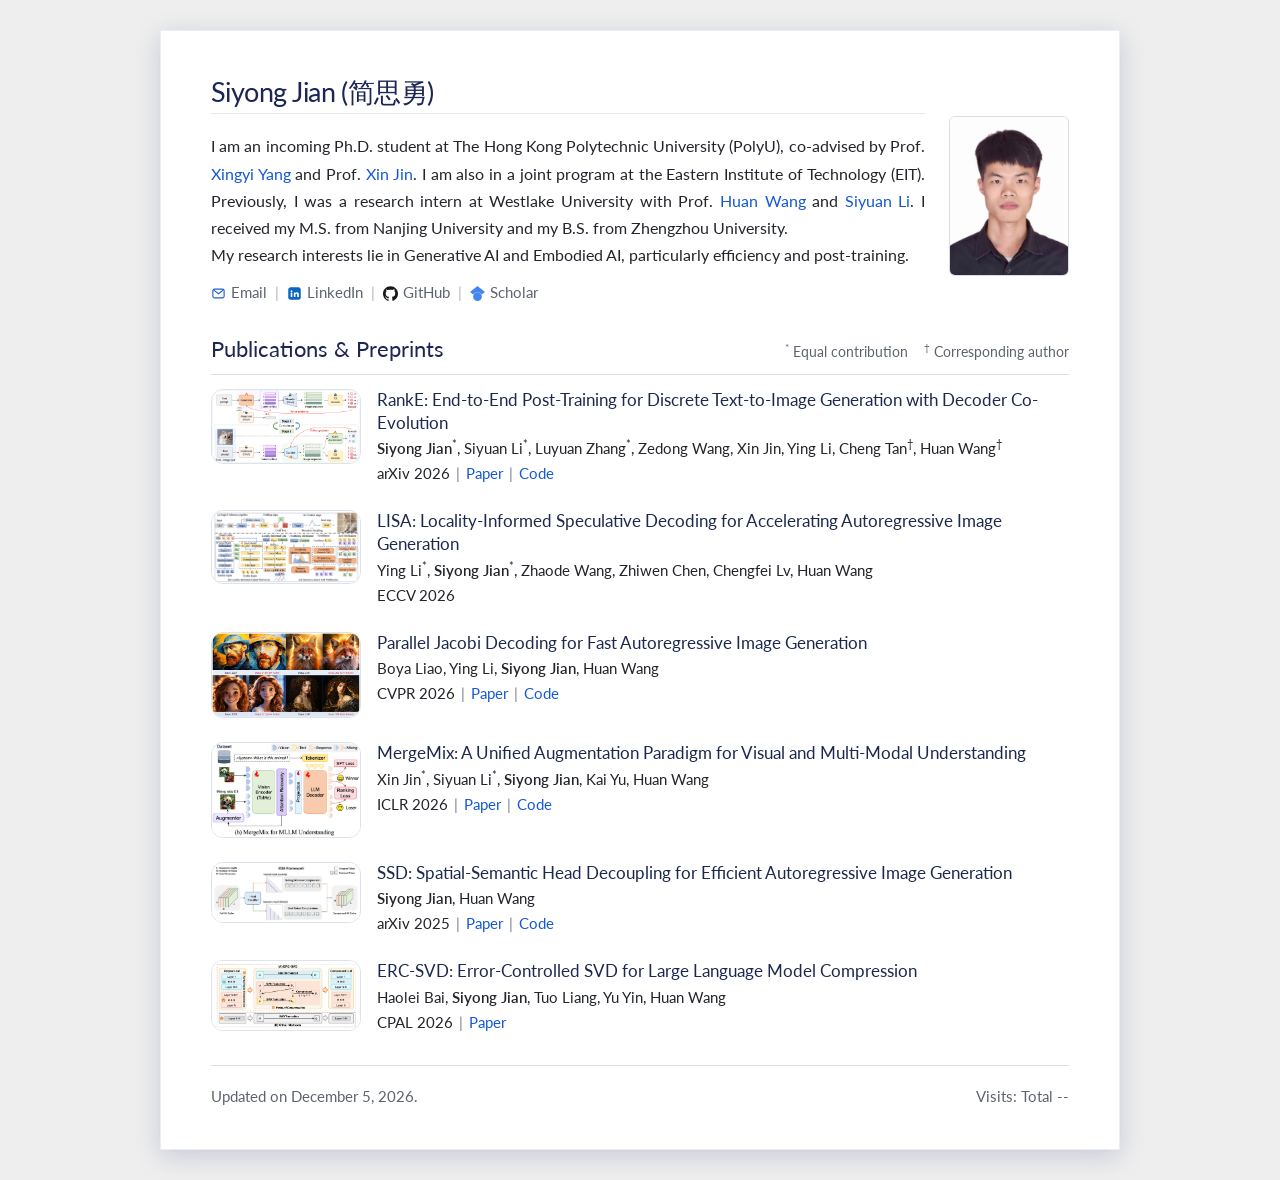
==== index.html @ 14ee93f7 "Fix spacing before EIT abbreviation" ====
<!DOCTYPE html>
<html lang="en">
<head>
  <script async src="https://www.googletagmanager.com/gtag/js?id=UA-7580334-1"></script>
  <script>
    window.dataLayer = window.dataLayer || [];
    function gtag() { dataLayer.push(arguments); }
    gtag('js', new Date());
    gtag('config', 'UA-7580334-1');
  </script>

  <meta charset="utf-8">
  <meta name="viewport" content="width=device-width, initial-scale=1">
  <meta name="description" content="Siyong Jian (简思勇) | Personal homepage">
  <title>Siyong Jian (简思勇)</title>
  <link rel="icon" type="image/svg+xml" href="images/icon.svg">
  <link href="stylesheet.css" rel="stylesheet" type="text/css">
  <script>
    window.HOMEPAGE_ANALYTICS = {
      // Set this after deploying analytics-worker, e.g. https://homepage-analytics.<subdomain>.workers.dev
      endpoint: '',
      showPrivacyNote: false
    };
  </script>
  <script src="analytics.js" defer></script>
  <script src="//busuanzi.ibruce.info/busuanzi/2.3/busuanzi.pure.mini.js" defer></script>
</head>

<body>
  <main class="page">
    <section class="hero">
      <div class="hero-copy">
        <div class="hero-header">
          <h1 class="name">Siyong Jian (<span lang="zh-CN">简思勇</span>)</h1>
        </div>
        <div class="intro-card">
          <p class="bio">
            I am an incoming Ph.D. student at The Hong Kong Polytechnic University (PolyU), co-advised by Prof. <a href="https://adamdad.github.io/" target="_blank" rel="noreferrer">Xingyi Yang</a> and Prof. <a href="https://jinx-ustc.github.io/jinxin.github.io/" target="_blank" rel="noreferrer">Xin Jin</a>. I am also in a joint program at the Eastern Institute of Technology (EIT).
            Previously, I was a research intern at Westlake University with Prof. <a href="https://huanwang.tech/" target="_blank" rel="noreferrer">Huan Wang</a> and <a href="https://lupin1998.github.io/" target="_blank" rel="noreferrer">Siyuan Li</a>.
            I received my M.S. from Nanjing University and my B.S. from Zhengzhou University.
          </p>
          <p class="bio">
            My research interests lie in Generative AI and Embodied AI, particularly efficiency and post-training.
          </p>
        </div>

        <div class="contact-line" aria-label="Contact links">
          <a href="mailto:siyongjian@smail.nju.edu.com">
            <img class="brand-icon" src="images/icons/email.svg" alt="">
            Email
          </a>
          <span class="sep">|</span>
          <span class="contact-plain">
            <img class="brand-icon" src="images/icons/linkedin.svg" alt="">
            LinkedIn
          </span>
          <span class="sep">|</span>
          <a href="https://github.com/syjmelody" target="_blank" rel="noreferrer">
            <img class="brand-icon" src="images/icons/github.svg" alt="">
            GitHub
          </a>
          <span class="sep">|</span>
          <a href="https://scholar.google.com/citations?user=BodnjL0AAAAJ&hl=en" target="_blank" rel="noreferrer">
            <img class="brand-icon" src="images/icons/scholar.svg" alt="">
            Scholar
          </a>
        </div>
      </div>
      <div class="hero-photo">
        <img src="images/polyu.jpg" alt="Siyong Jian">
      </div>
    </section>

    <section class="section-block">
      <div class="section-header">
        <h2 class="section-title">Publications &amp; Preprints</h2>
        <p class="author-note"><sup>*</sup> Equal contribution &nbsp;&nbsp; <sup>†</sup> Corresponding author</p>
      </div>

      <article class="project-card">
        <div class="project-media">
          <img src="images/ranke-teaser.png" alt="Teaser for RankE">
        </div>
        <div class="project-body">
          <h3>RankE: End-to-End Post-Training for Discrete Text-to-Image Generation with Decoder Co-Evolution</h3>
          <p class="project-meta"><strong>Siyong Jian</strong><sup>*</sup>, Siyuan Li<sup>*</sup>, Luyuan Zhang<sup>*</sup>, Zedong Wang, Xin Jin, Ying Li, Cheng Tan<sup>†</sup>, Huan Wang<sup>†</sup></p>
          <p class="project-venue-links">
            <span class="project-venue">arXiv 2026</span>
            <span class="divider">|</span>
            <!-- <span class="divider">|</span>
            <a href="https://syjmelody.github.io/RankE/" target="_blank" rel="noreferrer">Project page</a>
            <span class="divider">|</span> -->
            <a href="https://arxiv.org/abs/2605.21195" target="_blank" rel="noreferrer">Paper</a>
            <span class="divider">|</span>
            <a href="https://github.com/syjmelody/RankE" target="_blank" rel="noreferrer">Code</a>
          </p>
        </div>
      </article>

      <article class="project-card">
        <div class="project-media">
          <img src="images/lisa-teaser.png" alt="Teaser for LISA">
        </div>
        <div class="project-body">
          <h3>LISA: Locality-Informed Speculative Decoding for Accelerating Autoregressive Image Generation</h3>
          <p class="project-meta">Ying Li<sup>*</sup>, <strong>Siyong Jian</strong><sup>*</sup>, Zhaode Wang, Zhiwen Chen, Chengfei Lv, Huan Wang</p>
          <p class="project-venue-links">
            <span class="project-venue">ECCV 2026</span>
            <!-- <span class="divider">|</span> -->
            <!-- <a href="" target="_blank" rel="noreferrer">Paper</a> -->
            <!-- <span class="divider">|</span> -->
            <!-- <a href="" target="_blank" rel="noreferrer">Code</a> -->
          </p>
        </div>
      </article>

      <article class="project-card">
        <div class="project-media">
          <img src="images/cvpr26jacobi.png" alt="Teaser for Parallel Jacobi Decoding">
        </div>
        <div class="project-body">
          <h3>Parallel Jacobi Decoding for Fast Autoregressive Image Generation</h3>
          <p class="project-meta"> Boya Liao, Ying Li, <strong>Siyong Jian</strong>, Huan Wang</p>
          <p class="project-venue-links">
            <span class="project-venue">CVPR 2026</span>
            <span class="divider">|</span>
            <a href="https://arxiv.org/pdf/2606.05703" target="_blank" rel="noreferrer">Paper</a>
            <span class="divider">|</span>
            <a href="https://github.com/boyaliao/PJD" target="_blank" rel="noreferrer">Code</a>
            <!-- <span class="divider">|</span> -->
            <!-- <span class="link-placeholder">project page</span> -->
          </p>
        </div>
      </article>

      <article class="project-card">
        <div class="project-media">
          <img src="images/mergemix-teaser.png" alt="Teaser for MergeMix">
        </div>
        <div class="project-body">
          <h3>MergeMix: A Unified Augmentation Paradigm for Visual and Multi-Modal Understanding</h3>
          <p class="project-meta">Xin Jin<sup>*</sup>, Siyuan Li<sup>*</sup>, <strong>Siyong Jian</strong>, Kai Yu, Huan Wang</p>
          <p class="project-venue-links">
            <span class="project-venue">ICLR 2026</span>
            <span class="divider">|</span>
            <!-- <span class="divider">|</span>
            <a href="https://syjmelody.github.io/MergeMix/" target="_blank" rel="noreferrer">Project page</a>
            <span class="divider">|</span> -->
            <a href="https://arxiv.org/abs/2510.23479" target="_blank" rel="noreferrer">Paper</a>
            <span class="divider">|</span>
            <a href="https://github.com/JinXins/MergeMix" target="_blank" rel="noreferrer">Code</a>
          </p>
        </div>
      </article>

      <article class="project-card">
        <div class="project-media">
          <img src="images/ssd-teaser.png" alt="Teaser for SSD project">
        </div>
        <div class="project-body">
          <h3>SSD: Spatial-Semantic Head Decoupling for Efficient Autoregressive Image Generation</h3>
          <p class="project-meta"><strong>Siyong Jian</strong>, Huan Wang</p>
          <p class="project-venue-links">
            <span class="project-venue">arXiv 2025</span>
            <span class="divider">|</span>
            <!-- <span class="divider">|</span>
            <a href="https://syjmelody.github.io/SSD/" target="_blank" rel="noreferrer">Project page</a>
            <span class="divider">|</span> -->
            <a href="https://arxiv.org/abs/2510.18716" target="_blank" rel="noreferrer">Paper</a>
            <span class="divider">|</span>
            <a href="https://github.com/syjmelody/SSD" target="_blank" rel="noreferrer">Code</a>
          </p>
        </div>
      </article>

      <article class="project-card">
        <div class="project-media">
          <img src="images/erc-svd-teaser.png" alt="Teaser for ERC-SVD">
        </div>
        <div class="project-body">
          <h3>ERC-SVD: Error-Controlled SVD for Large Language Model Compression</h3>
          <p class="project-meta">Haolei Bai, <strong>Siyong Jian</strong>, Tuo Liang, Yu Yin, Huan Wang</p>
          <p class="project-venue-links">
            <span class="project-venue">CPAL 2026</span>
            <span class="divider">|</span>
            <!-- <span class="link-placeholder">project page</span> -->
            <a href="https://arxiv.org/abs/2505.20112" target="_blank" rel="noreferrer">Paper</a>
            <!-- <span class="divider">|</span> -->
            <!-- <span class="link-placeholder">Code</span> -->
          </p>
        </div>
      </article>
    </section>

    <footer class="page-footer">
      <span id="last-updated">Updated recently.</span>
      <span id="busuanzi_container_site_pv" class="footer-analytics" aria-live="polite">
        Visits:
        <span id="today-visitor-wrap" hidden>Today Visitors <span id="today-visitors">--</span></span>
        <span class="visit-separator" hidden>·</span>
        Total <span id="total-visits"><span id="busuanzi_value_site_pv">--</span></span>
      </span>
      <span id="footer-note" class="footer-note" hidden>Analytics logs are stored privately for site maintenance.</span>
      <!-- <a href="https://jonbarron.info" target="_blank" rel="noreferrer">Template inspiration</a> -->
    </footer>
  </main>
</body>
</html>
---- stylesheet.css ----
@import url('https://fonts.googleapis.com/css2?family=Lato:ital,wght@0,400;0,700;1,400;1,700&display=swap');

:root {
  --bg: #eeeeee;
  --paper: #ffffff;
  --text: #22252b;
  --muted: #5d6470;
  --line: #d7dce5;
  --title: #1c2655;
  --link: #1558d6;
  --link-hover: #b42828;
  --venue: #0f7f55;
}

* {
  box-sizing: border-box;
}

html,
body {
  margin: 0;
  padding: 0;
  background: var(--bg);
  color: var(--text);
}

body,
p,
a,
span,
strong,
div,
h1,
h2,
h3,
sup {
  font-family: Optima, "Lato", Verdana, Helvetica, sans-serif;
}

body {
  line-height: 1.7;
  font-size: 16px;

strong {
  font-weight: 600;
}

a {
  color: var(--link);
  text-decoration: none;
}

a:hover,
a:focus {
  color: var(--link-hover);
}

.page {
  width: min(960px, calc(100vw - 56px));
  min-height: 1120px;
  margin: 30px auto;
  padding: 44px 50px 38px;
  background: var(--paper);
  border: 1px solid rgba(20, 33, 61, 0.08);
  box-shadow: 0 6px 24px rgba(18, 43, 109, 0.18);
}

.hero {
  display: flex;
  align-items: center;
  gap: 24px;
}

.hero-copy {
  flex: 1;
  min-width: 0;
  padding-top: 2px;
}

.hero-photo {
  flex-shrink: 0;
  padding-top: 18px;
}

.hero-photo img {
  width: 120px;
  object-fit: cover;
  border-radius: 6px;
  border: 1px solid var(--line);
}

.hero-header {
  margin-bottom: 8px;
  padding-bottom: 6px;
  border-bottom: 1px solid #e3e7ee;
}

.name {
  margin: 0;
  font-size: 1.7rem;
  font-weight: 400;
  line-height: 1.12;
  color: var(--title);
  letter-spacing: -0.02em;
}

.bio {
  margin: 0;
  font-size: 1rem;
  color: var(--text);
  text-align: justify;
}

.intro-card {
  margin-top: 0;
  padding: 10px 0 0;
  border: 0;
  border-radius: 0;
  background: transparent;
  box-shadow: none;
}

.intro-title {
  display: none;
}

.contact-line {
  margin-top: 12px;
  display: flex;
  flex-wrap: wrap;
  align-items: center;
  gap: 8px;
  color: var(--muted);
  font-size: 0.94rem;
}

.contact-line a,
.contact-plain {
  display: inline-flex;
  align-items: center;
  gap: 5px;
  color: inherit;
}

.contact-line a:hover {
  color: var(--link);
}

.sep {
  color: #aeb6c3;
}

.brand-icon {
  width: 15px;
  height: 15px;
  display: inline-block;
  vertical-align: middle;
  flex: 0 0 auto;
}

.section-block {
  margin-top: 24px;
}

.section-title {
  margin: 0;
  font-size: 1.4rem;
  font-weight: 400;
  color: var(--title);
}

.section-header {
  display: flex;
  align-items: baseline;
  justify-content: space-between;
  flex-wrap: wrap;
  gap: 8px;
  margin-bottom: 2px;
  padding-bottom: 6px;
  border-bottom: 1px solid var(--line);
}

.author-note {
  margin: 0;
  font-size: 0.85rem;
  color: var(--muted);
  white-space: nowrap;
}

sup {
  font-size: 0.72em;
  vertical-align: super;
  line-height: 0;
}

.project-card {
  display: grid;
  grid-template-columns: 150px minmax(0, 1fr);
  gap: 16px;
  padding: 12px 0;
}

.project-media img {
  width: 100%;
  display: block;
  border-radius: 12px;
  border: 1px solid #dde3ec;
  background: #fcfdff;
}

.project-body h3 {
  margin: 0 0 2px;
  font-size: 1.05rem;
  font-weight: 400;
  line-height: 1.35;
  color: #1c294c;
}

.project-meta,
.project-venue-links {
  margin: 0;
  font-size: 0.92rem;
}

.project-meta {
  color: var(--text);
}

.project-venue {
  color: var(--text);
}

.project-venue--highlight {
  display: inline-flex;
  align-items: center;
  padding: 1px 7px;
  border-radius: 999px;
  background: #3f9a73;
  color: #ffffff;
  font-weight: 400;
  font-size: 0.96em;
  line-height: 1.25;
}

.project-venue-links {
  display: flex;
  flex-wrap: wrap;
  align-items: center;
  gap: 6px;
  color: var(--muted);
}

.divider,
.link-placeholder {
  color: #798292;
}

.page-footer {
  display: flex;
  justify-content: space-between;
  align-items: center;
  flex-wrap: wrap;
  gap: 16px;
  margin-top: 18px;
  padding-top: 18px;
  border-top: 1px solid var(--line);
  color: var(--muted);
  font-size: 0.92rem;
}

.footer-analytics {
  margin-left: auto;
  white-space: nowrap;
  font-variant-numeric: tabular-nums;
}

.footer-note {
  font-size: 0.88rem;
}

@media (max-width: 760px) {
  .page {
    width: min(100vw - 18px, 960px);
    min-height: auto;
    margin: 9px auto;
    padding: 26px 18px 28px;
    box-shadow: 0 3px 14px rgba(18, 43, 109, 0.14);
  }

  .project-card {
    grid-template-columns: 1fr;
  }

  .section-block {
    margin-top: 20px;
  }

  .project-card {
    gap: 12px;
    padding: 10px 0;
  }

  .project-body h3 {
    font-size: 1.05rem;
    line-height: 1.32;
  }

  .name {
    font-size: 1.4rem;
  }

  .project-meta,
  .project-venue-links {
    font-size: 0.92rem;
  }

  .intro-card {
    padding: 10px 0 0;
  }

  .section-header {
    flex-direction: column;
    gap: 2px;
  }

  .intro-title {
    font-size: 0.95rem;
  }

  .page-footer {
    flex-direction: column;
    align-items: flex-start;
  }

  .footer-analytics {
    white-space: normal;
  }
}

@media print {
  html,
  body {
    background: #ffffff;
  }

  .page {
    width: auto;
    min-height: auto;
    margin: 0;
    padding: 0;
    border: 0;
    box-shadow: none;
  }
}
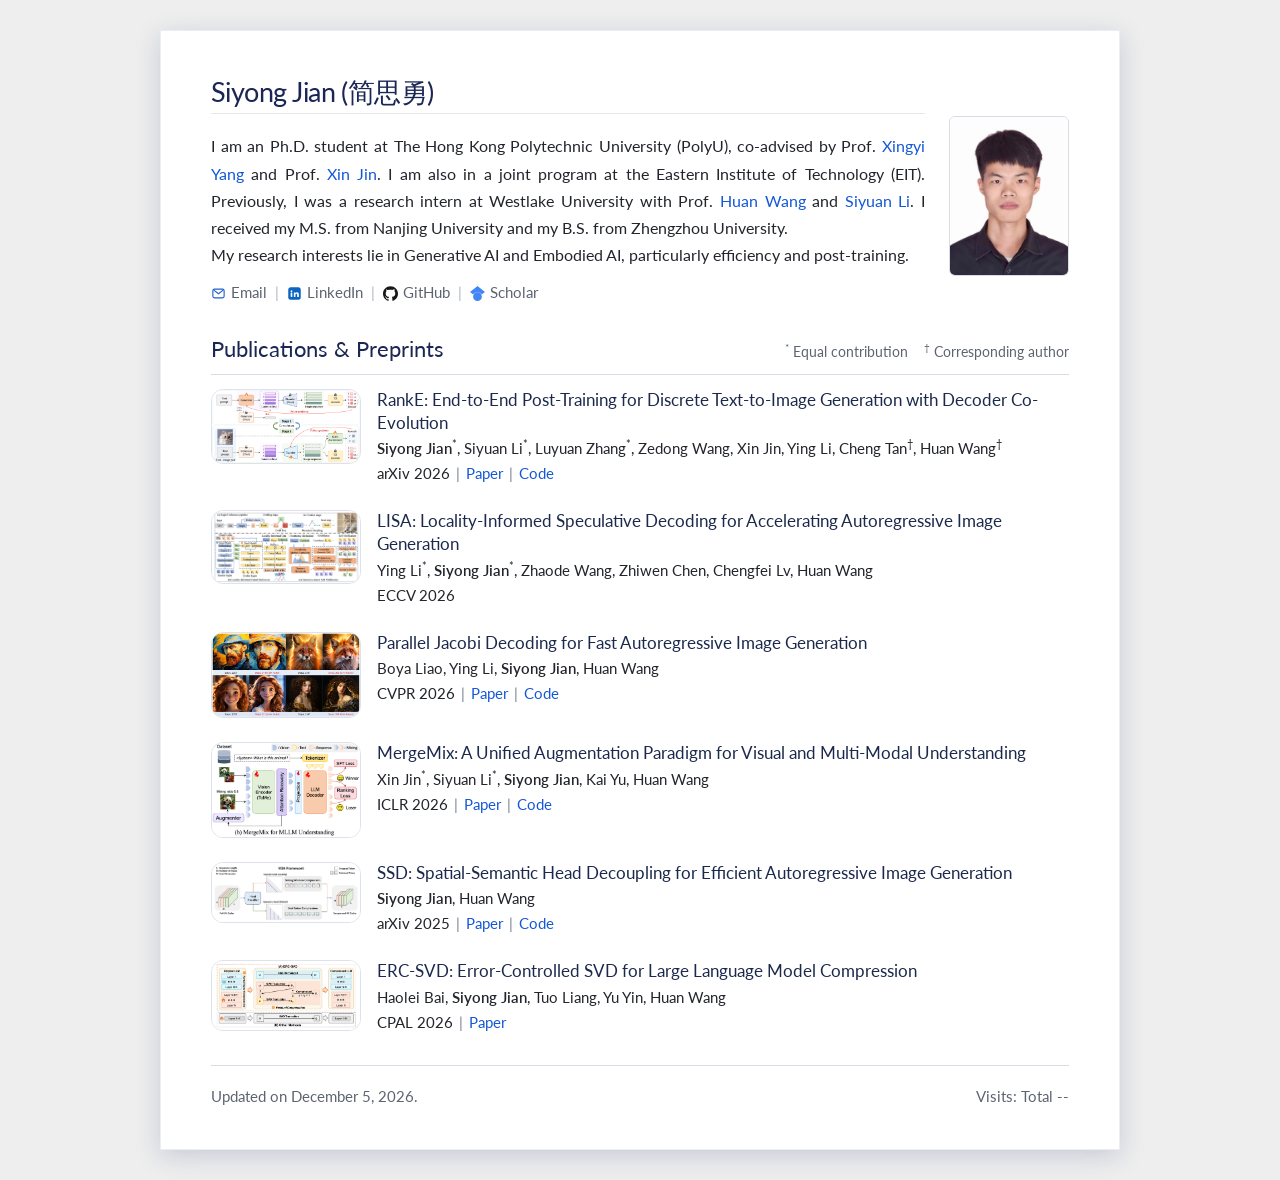
==== commit ea310015: "Update PhD profile bio" ====
--- a/index.html
+++ b/index.html
@@ -35,7 +35,7 @@
         </div>
         <div class="intro-card">
           <p class="bio">
-            I am an incoming Ph.D. student at The Hong Kong Polytechnic University (PolyU), co-advised by Prof. <a href="https://adamdad.github.io/" target="_blank" rel="noreferrer">Xingyi Yang</a> and Prof. <a href="https://jinx-ustc.github.io/jinxin.github.io/" target="_blank" rel="noreferrer">Xin Jin</a>. I am also in a joint program at the Eastern Institute of Technology (EIT).
+            I am an Ph.D. student at The Hong Kong Polytechnic University (PolyU), co-advised by Prof. <a href="https://adamdad.github.io/" target="_blank" rel="noreferrer">Xingyi Yang</a> and Prof. <a href="https://jinx-ustc.github.io/jinxin.github.io/" target="_blank" rel="noreferrer">Xin Jin</a>. I am also in a joint program at the Eastern Institute of Technology (EIT).
             Previously, I was a research intern at Westlake University with Prof. <a href="https://huanwang.tech/" target="_blank" rel="noreferrer">Huan Wang</a> and <a href="https://lupin1998.github.io/" target="_blank" rel="noreferrer">Siyuan Li</a>.
             I received my M.S. from Nanjing University and my B.S. from Zhengzhou University.
           </p>
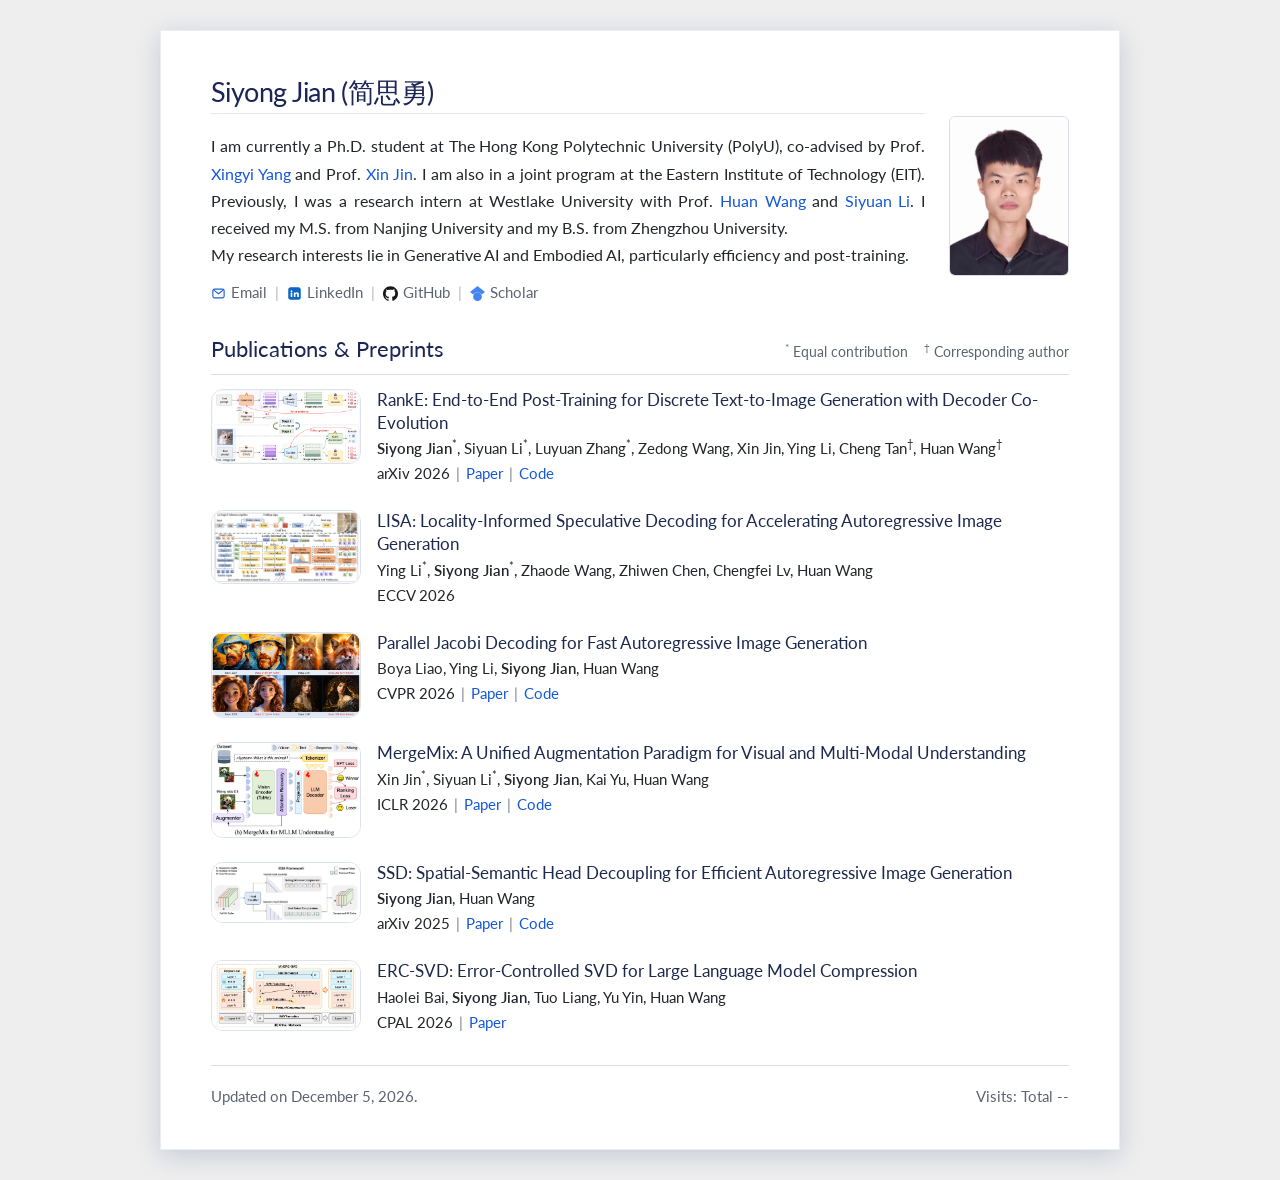
==== commit 82cdbd86: "update 0902" ====
--- a/index.html
+++ b/index.html
@@ -35,7 +35,7 @@
         </div>
         <div class="intro-card">
           <p class="bio">
-            I am an Ph.D. student at The Hong Kong Polytechnic University (PolyU), co-advised by Prof. <a href="https://adamdad.github.io/" target="_blank" rel="noreferrer">Xingyi Yang</a> and Prof. <a href="https://jinx-ustc.github.io/jinxin.github.io/" target="_blank" rel="noreferrer">Xin Jin</a>. I am also in a joint program at the Eastern Institute of Technology (EIT).
+            I am currently a Ph.D. student at The Hong Kong Polytechnic University (PolyU), co-advised by Prof. <a href="https://adamdad.github.io/" target="_blank" rel="noreferrer">Xingyi Yang</a> and Prof. <a href="https://jinx-ustc.github.io/jinxin.github.io/" target="_blank" rel="noreferrer">Xin Jin</a>. I am also in a joint program at the Eastern Institute of Technology (EIT).
             Previously, I was a research intern at Westlake University with Prof. <a href="https://huanwang.tech/" target="_blank" rel="noreferrer">Huan Wang</a> and <a href="https://lupin1998.github.io/" target="_blank" rel="noreferrer">Siyuan Li</a>.
             I received my M.S. from Nanjing University and my B.S. from Zhengzhou University.
           </p>
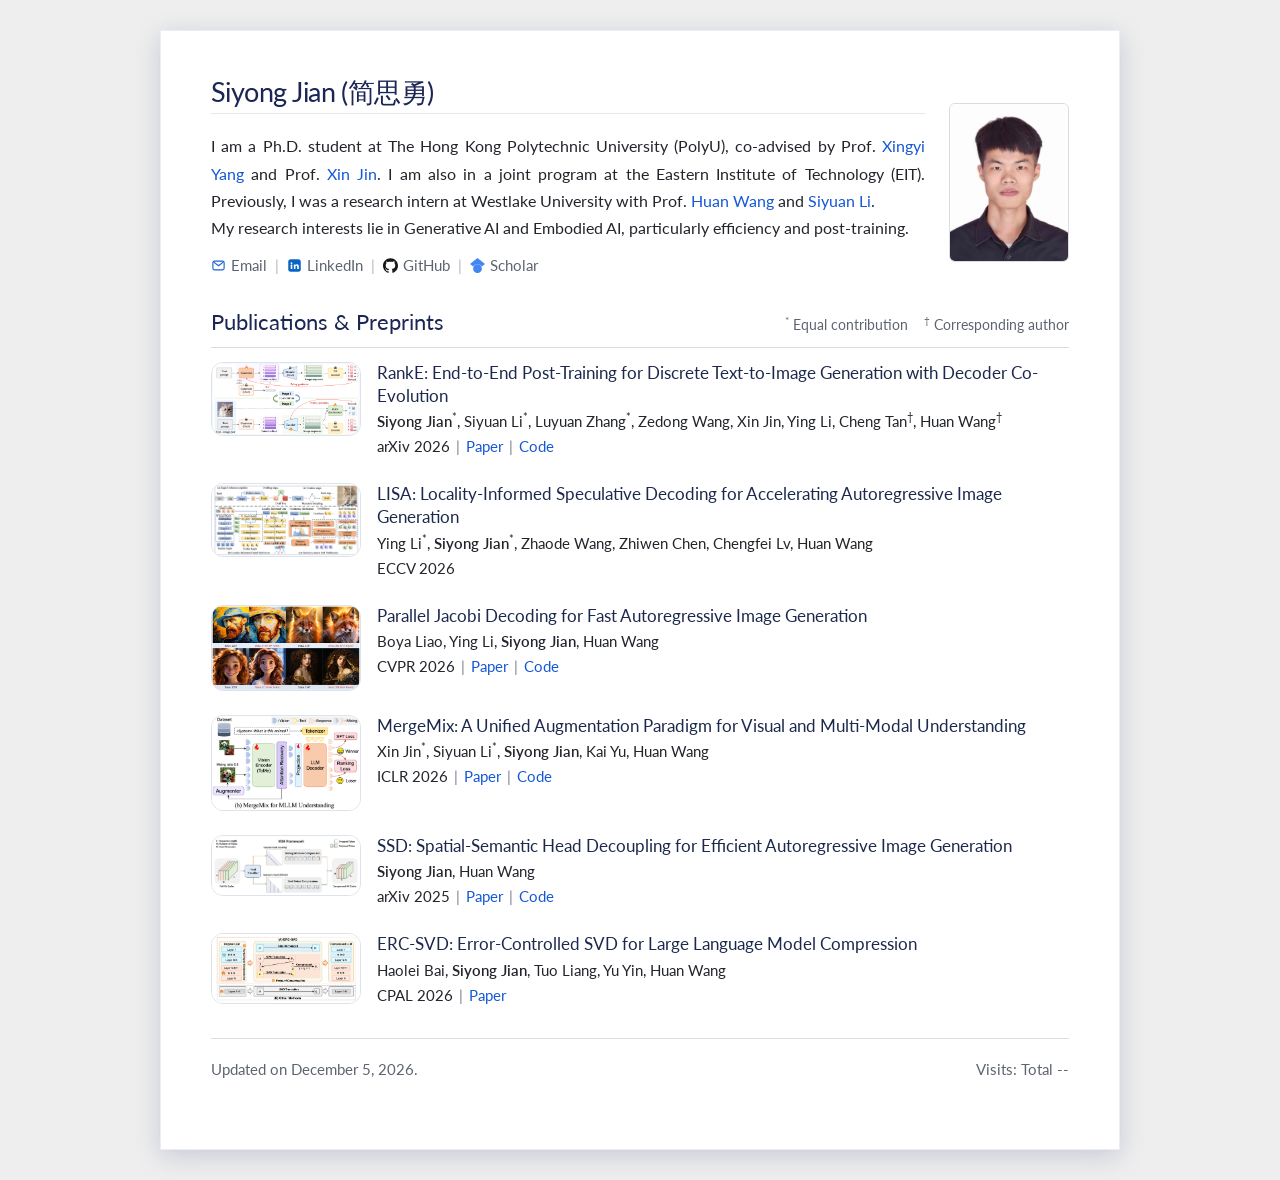
==== commit 5ba967e3: "update 0902" ====
--- a/index.html
+++ b/index.html
@@ -35,9 +35,8 @@
         </div>
         <div class="intro-card">
           <p class="bio">
-            I am currently a Ph.D. student at The Hong Kong Polytechnic University (PolyU), co-advised by Prof. <a href="https://adamdad.github.io/" target="_blank" rel="noreferrer">Xingyi Yang</a> and Prof. <a href="https://jinx-ustc.github.io/jinxin.github.io/" target="_blank" rel="noreferrer">Xin Jin</a>. I am also in a joint program at the Eastern Institute of Technology (EIT).
+            I am a Ph.D. student at The Hong Kong Polytechnic University (PolyU), co-advised by Prof. <a href="https://adamdad.github.io/" target="_blank" rel="noreferrer">Xingyi Yang</a> and Prof. <a href="https://jinx-ustc.github.io/jinxin.github.io/" target="_blank" rel="noreferrer">Xin Jin</a>. I am also in a joint program at the Eastern Institute of Technology (EIT).
             Previously, I was a research intern at Westlake University with Prof. <a href="https://huanwang.tech/" target="_blank" rel="noreferrer">Huan Wang</a> and <a href="https://lupin1998.github.io/" target="_blank" rel="noreferrer">Siyuan Li</a>.
-            I received my M.S. from Nanjing University and my B.S. from Zhengzhou University.
           </p>
           <p class="bio">
             My research interests lie in Generative AI and Embodied AI, particularly efficiency and post-training.
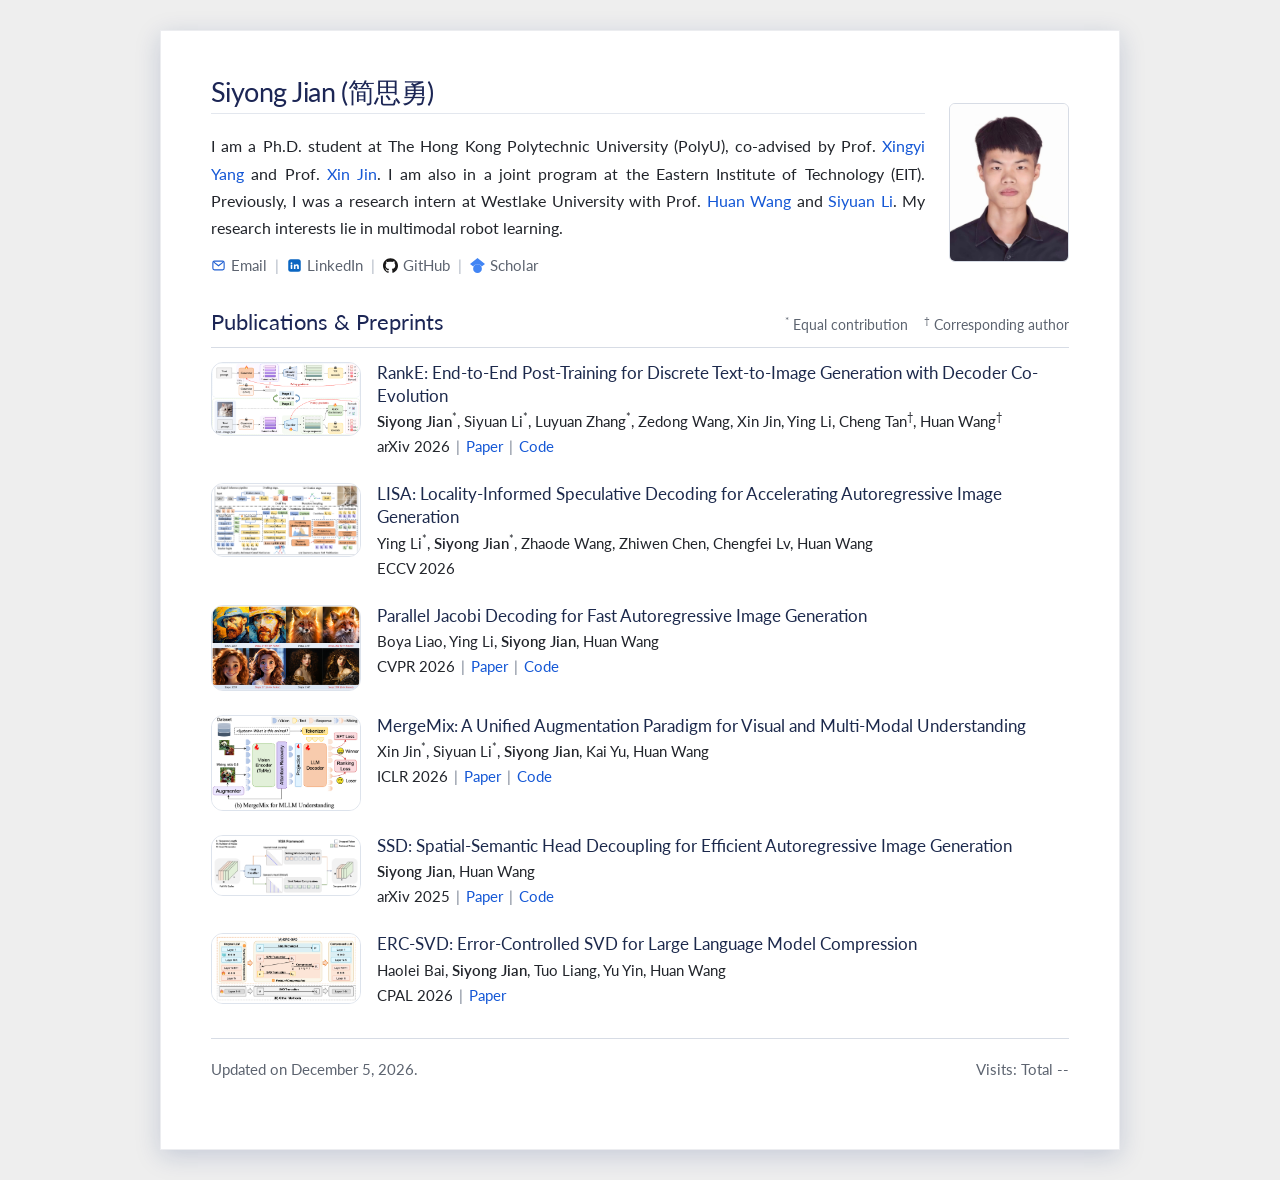
==== commit 0a111815: "Update favicon and research interests" ====
--- a/index.html
+++ b/index.html
@@ -13,7 +13,7 @@
   <meta name="viewport" content="width=device-width, initial-scale=1">
   <meta name="description" content="Siyong Jian (简思勇) | Personal homepage">
   <title>Siyong Jian (简思勇)</title>
-  <link rel="icon" type="image/svg+xml" href="images/icon.svg">
+  <link rel="icon" type="image/png" href="images/cat-favicon.png">
   <link href="stylesheet.css" rel="stylesheet" type="text/css">
   <script>
     window.HOMEPAGE_ANALYTICS = {
@@ -36,10 +36,7 @@
         <div class="intro-card">
           <p class="bio">
             I am a Ph.D. student at The Hong Kong Polytechnic University (PolyU), co-advised by Prof. <a href="https://adamdad.github.io/" target="_blank" rel="noreferrer">Xingyi Yang</a> and Prof. <a href="https://jinx-ustc.github.io/jinxin.github.io/" target="_blank" rel="noreferrer">Xin Jin</a>. I am also in a joint program at the Eastern Institute of Technology (EIT).
-            Previously, I was a research intern at Westlake University with Prof. <a href="https://huanwang.tech/" target="_blank" rel="noreferrer">Huan Wang</a> and <a href="https://lupin1998.github.io/" target="_blank" rel="noreferrer">Siyuan Li</a>.
-          </p>
-          <p class="bio">
-            My research interests lie in Generative AI and Embodied AI, particularly efficiency and post-training.
+            Previously, I was a research intern at Westlake University with Prof. <a href="https://huanwang.tech/" target="_blank" rel="noreferrer">Huan Wang</a> and <a href="https://lupin1998.github.io/" target="_blank" rel="noreferrer">Siyuan Li</a>. My research interests lie in multimodal robot learning.
           </p>
         </div>
 
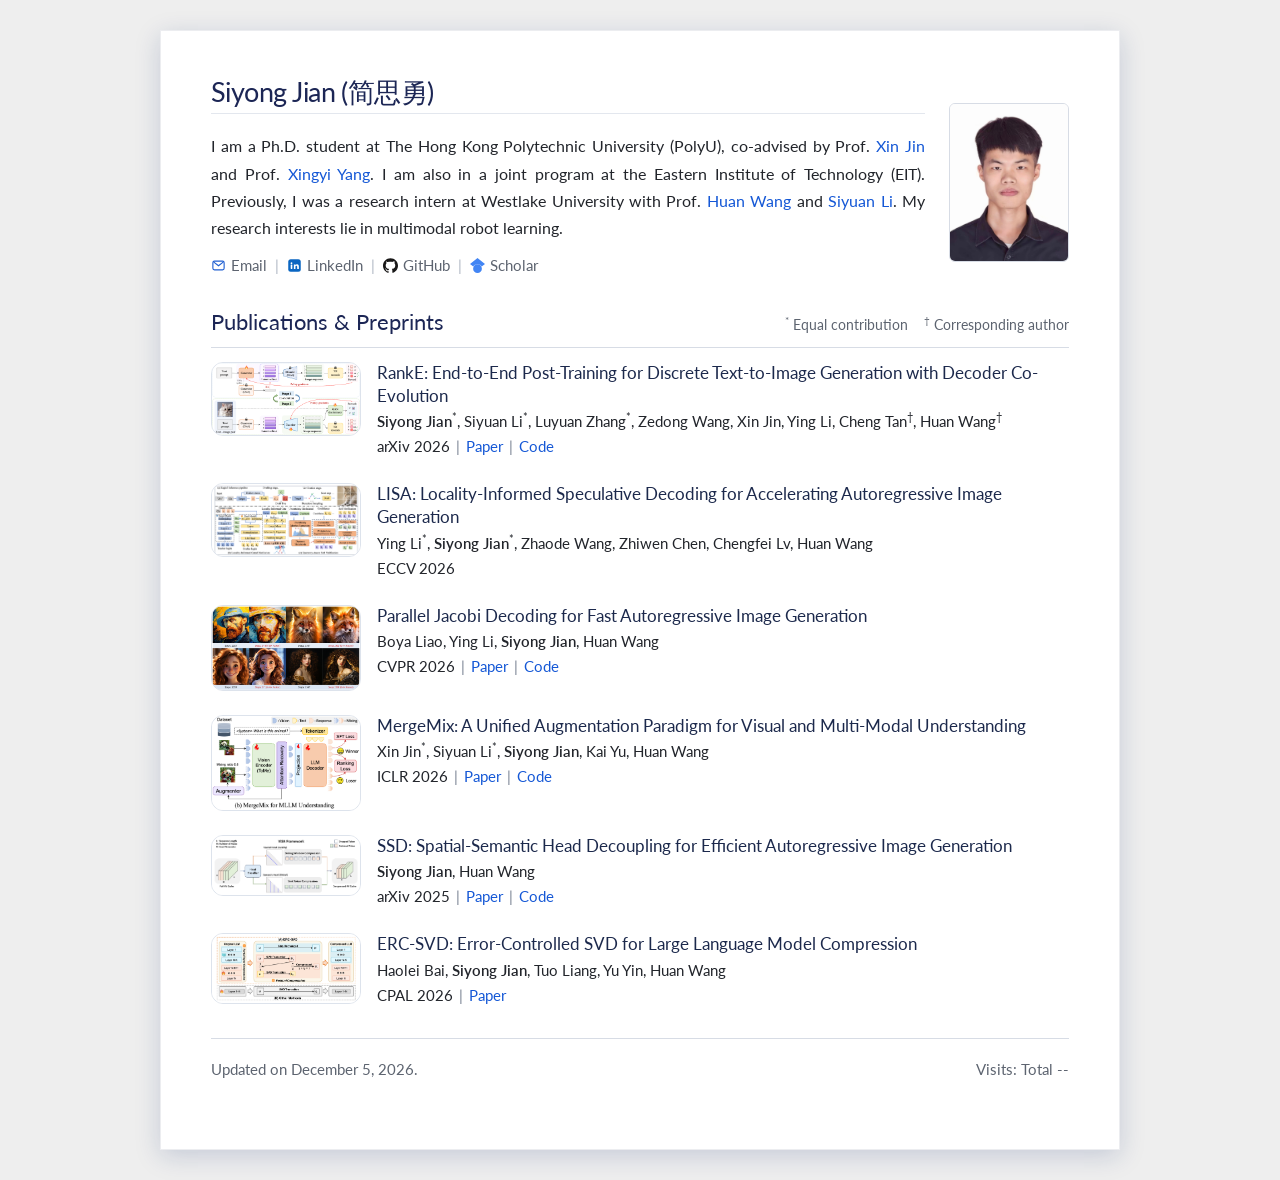
==== commit b1637350: "Update advisor order and add LinkedIn link" ====
--- a/index.html
+++ b/index.html
@@ -35,7 +35,7 @@
         </div>
         <div class="intro-card">
           <p class="bio">
-            I am a Ph.D. student at The Hong Kong Polytechnic University (PolyU), co-advised by Prof. <a href="https://adamdad.github.io/" target="_blank" rel="noreferrer">Xingyi Yang</a> and Prof. <a href="https://jinx-ustc.github.io/jinxin.github.io/" target="_blank" rel="noreferrer">Xin Jin</a>. I am also in a joint program at the Eastern Institute of Technology (EIT).
+            I am a Ph.D. student at The Hong Kong Polytechnic University (PolyU), co-advised by Prof. <a href="https://jinx-ustc.github.io/jinxin.github.io/" target="_blank" rel="noreferrer">Xin Jin</a> and Prof. <a href="https://adamdad.github.io/" target="_blank" rel="noreferrer">Xingyi Yang</a>. I am also in a joint program at the Eastern Institute of Technology (EIT).
             Previously, I was a research intern at Westlake University with Prof. <a href="https://huanwang.tech/" target="_blank" rel="noreferrer">Huan Wang</a> and <a href="https://lupin1998.github.io/" target="_blank" rel="noreferrer">Siyuan Li</a>. My research interests lie in multimodal robot learning.
           </p>
         </div>
@@ -46,10 +46,10 @@
             Email
           </a>
           <span class="sep">|</span>
-          <span class="contact-plain">
+          <a href="https://www.linkedin.com/in/siyong-j-0b4314363/" target="_blank" rel="noreferrer">
             <img class="brand-icon" src="images/icons/linkedin.svg" alt="">
             LinkedIn
-          </span>
+          </a>
           <span class="sep">|</span>
           <a href="https://github.com/syjmelody" target="_blank" rel="noreferrer">
             <img class="brand-icon" src="images/icons/github.svg" alt="">
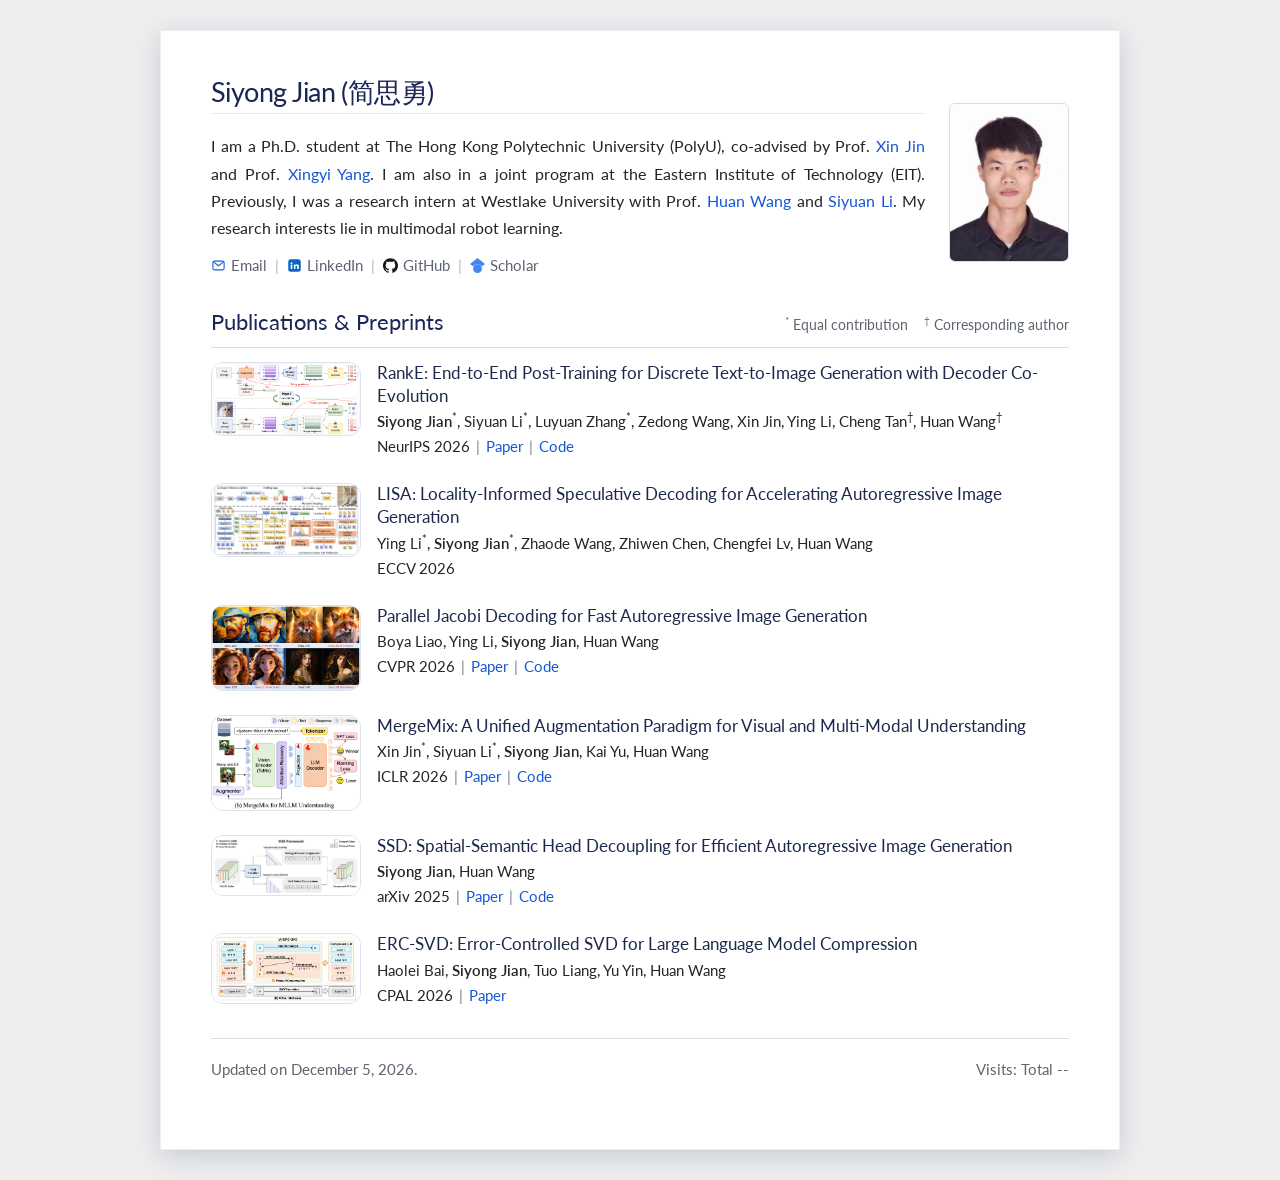
==== commit 57dea791: "Update RankE venue to NeurIPS 2026" ====
--- a/index.html
+++ b/index.html
@@ -81,7 +81,7 @@
           <h3>RankE: End-to-End Post-Training for Discrete Text-to-Image Generation with Decoder Co-Evolution</h3>
           <p class="project-meta"><strong>Siyong Jian</strong><sup>*</sup>, Siyuan Li<sup>*</sup>, Luyuan Zhang<sup>*</sup>, Zedong Wang, Xin Jin, Ying Li, Cheng Tan<sup>†</sup>, Huan Wang<sup>†</sup></p>
           <p class="project-venue-links">
-            <span class="project-venue">arXiv 2026</span>
+            <span class="project-venue">NeurIPS 2026</span>
             <span class="divider">|</span>
             <!-- <span class="divider">|</span>
             <a href="https://syjmelody.github.io/RankE/" target="_blank" rel="noreferrer">Project page</a>
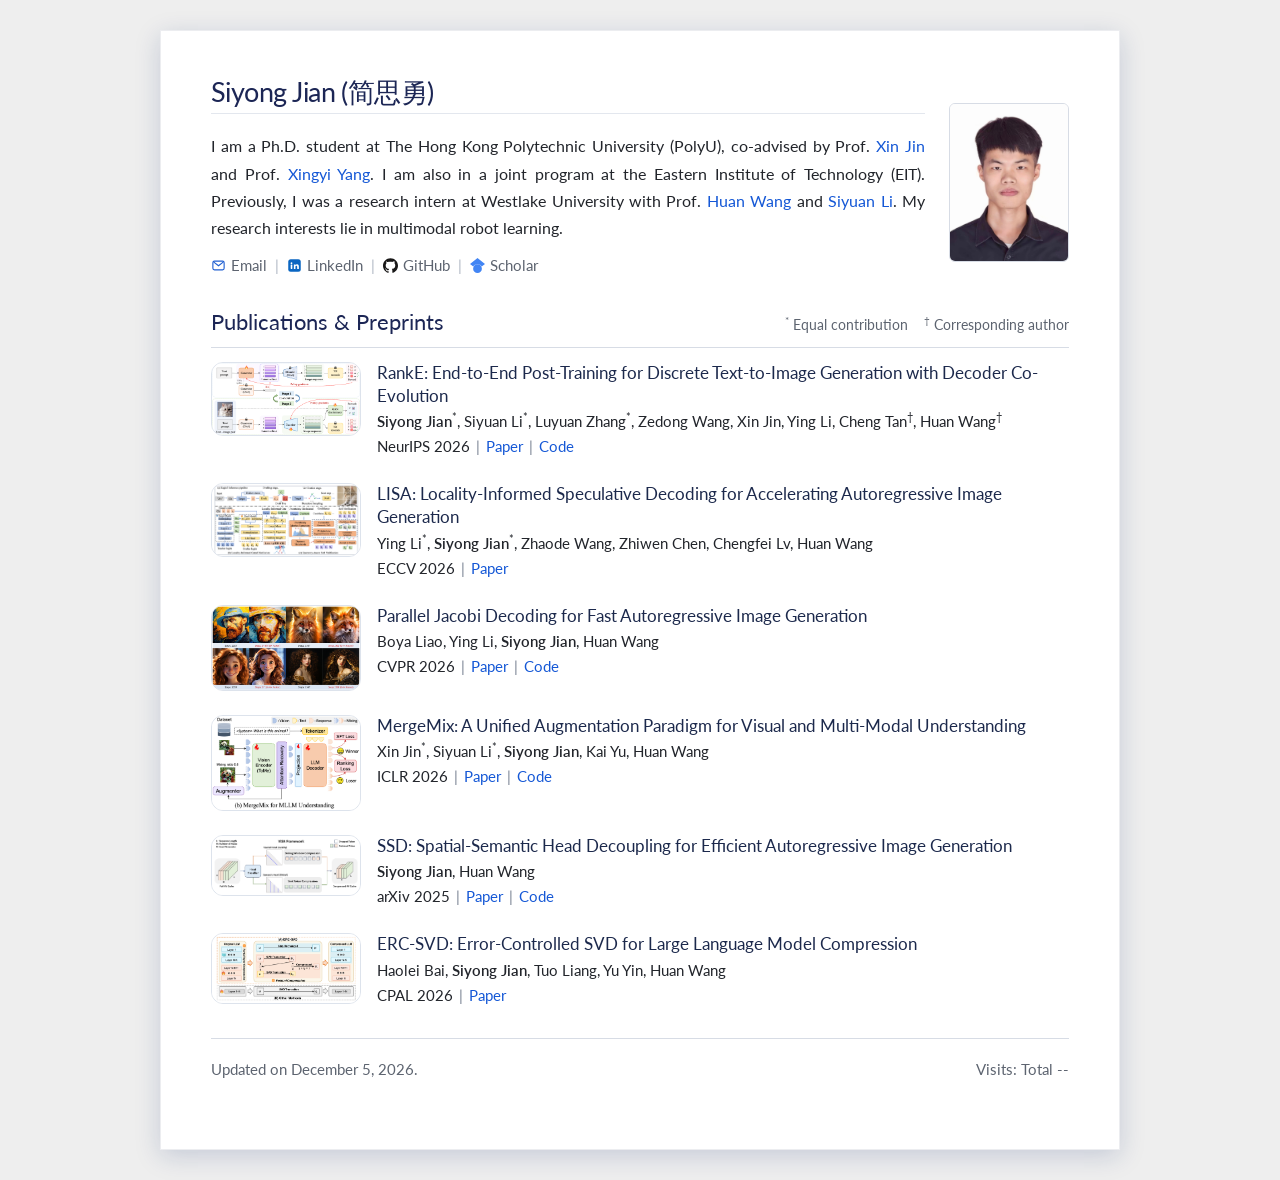
==== commit dbc37ff6: "Update LISA paper link" ====
--- a/index.html
+++ b/index.html
@@ -102,8 +102,8 @@
           <p class="project-meta">Ying Li<sup>*</sup>, <strong>Siyong Jian</strong><sup>*</sup>, Zhaode Wang, Zhiwen Chen, Chengfei Lv, Huan Wang</p>
           <p class="project-venue-links">
             <span class="project-venue">ECCV 2026</span>
-            <!-- <span class="divider">|</span> -->
-            <!-- <a href="" target="_blank" rel="noreferrer">Paper</a> -->
+            <span class="divider">|</span>
+            <a href="https://link.springer.com/chapter/10.1007/978-3-032-37255-0_20" target="_blank" rel="noreferrer">Paper</a>
             <!-- <span class="divider">|</span> -->
             <!-- <a href="" target="_blank" rel="noreferrer">Code</a> -->
           </p>
